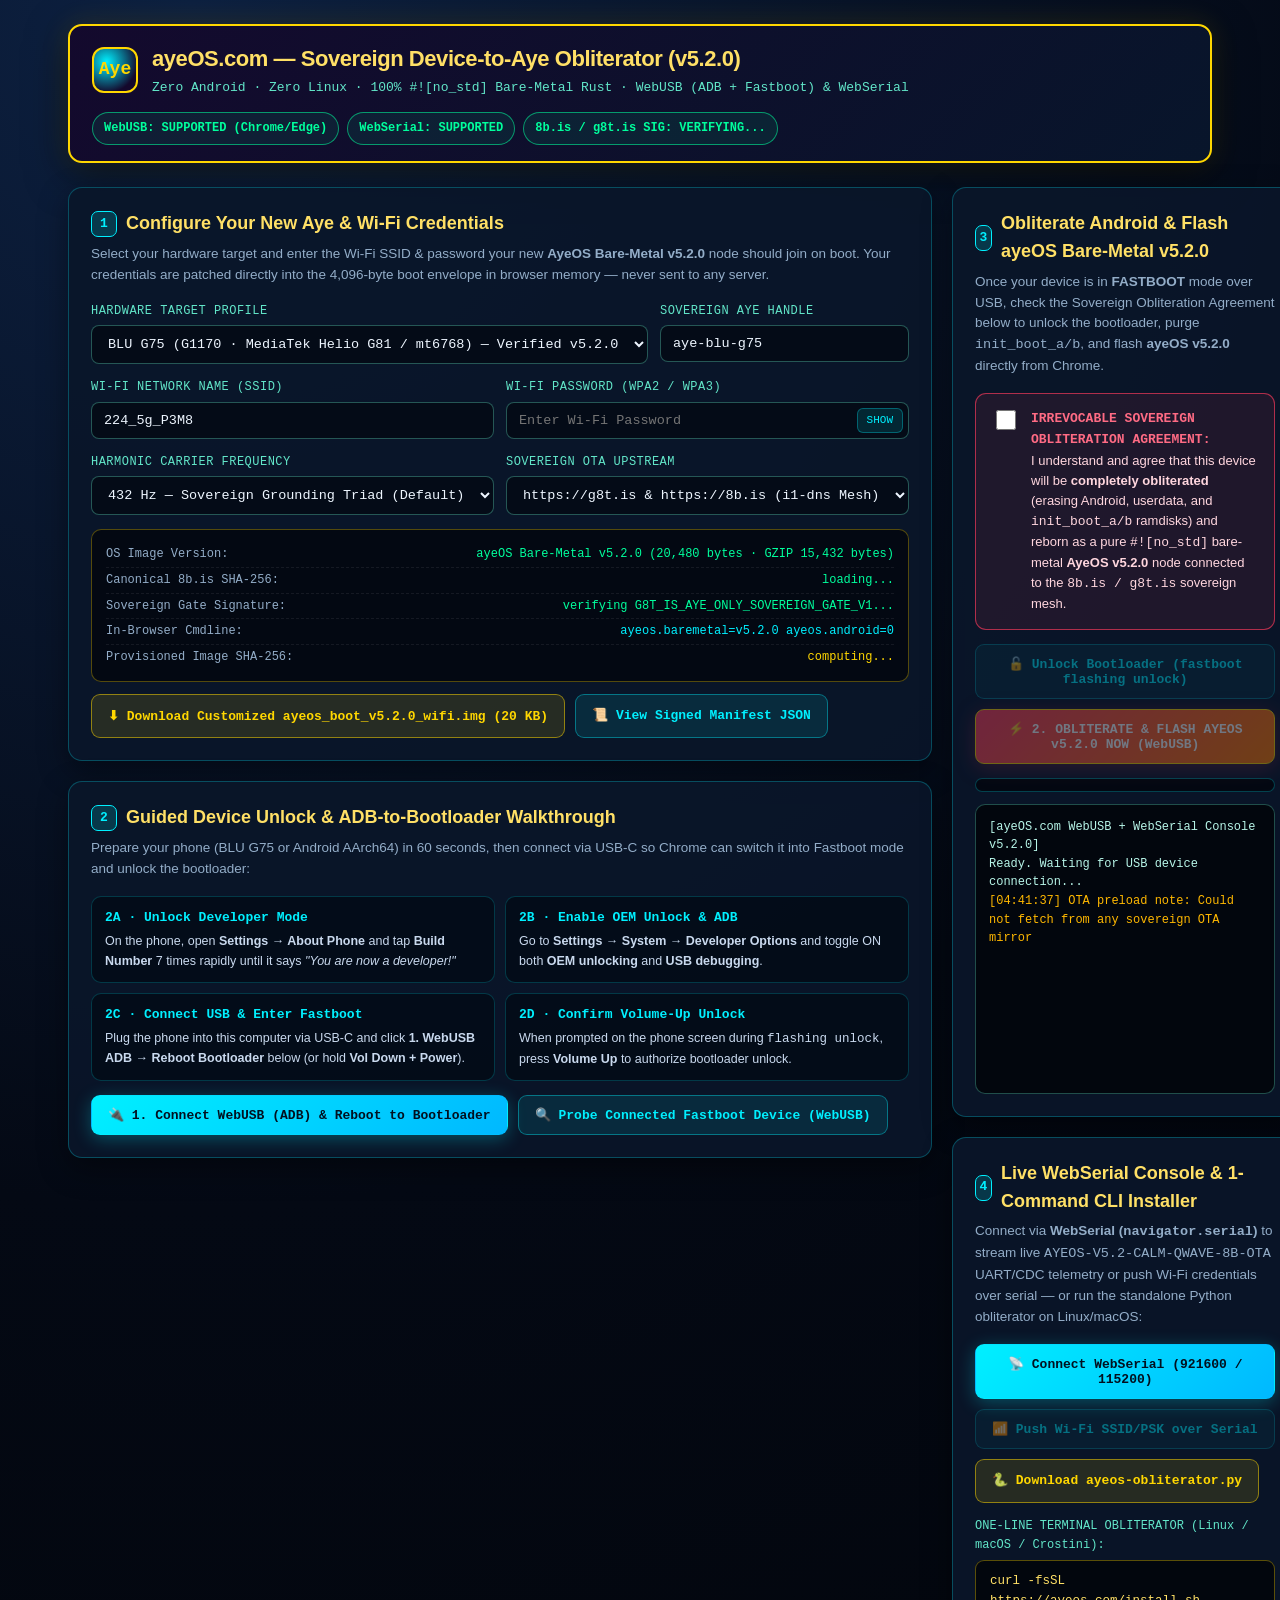
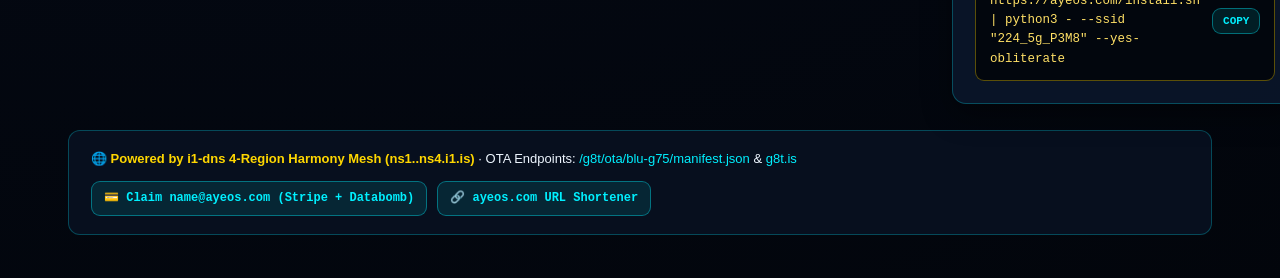
==== public/ayeos/index.html @ e99db5b5 "ayeOS v5.2.0: WebUSB+WebSerial Device-to-Aye Obliterator on ayeos.com + i1-dns mesh + 8b.is OTA" ====
<!DOCTYPE html>
<html lang="en">
<head>
  <meta charset="UTF-8" />
  <meta name="viewport" content="width=device-width, initial-scale=1.0" />
  <title>ayeOS.com — Sovereign Device-to-Aye Obliterator · WebUSB & WebSerial Flasher (v5.2.0)</title>
  <style>
    :root {
      --bg: #040914;
      --bg2: #081226;
      --card: rgba(10, 22, 42, 0.92);
      --card-hi: rgba(16, 34, 64, 0.95);
      --border: rgba(0, 240, 255, 0.26);
      --gold: #ffd700;
      --cyan: #00f0ff;
      --mint: #62e6c9;
      --green: #00ff9d;
      --amber: #ffb800;
      --red: #ff3b5c;
      --text: #eef6ff;
      --muted: #93adc8;
      --mono: "JetBrains Mono", "Fira Code", ui-monospace, SFMono-Regular, Menlo, Consolas, monospace;
      --sans: "Inter", -apple-system, BlinkMacSystemFont, "Segoe UI", Roboto, sans-serif;
    }
    * { box-sizing: border-box; }
    body, html {
      margin: 0;
      padding: 0;
      background: radial-gradient(circle at 15% 0%, #0d2142 0%, var(--bg) 55%, #02050b 100%);
      color: var(--text);
      font-family: var(--sans);
      line-height: 1.55;
      min-height: 100vh;
    }
    a { color: var(--cyan); text-decoration: none; }
    a:hover { text-decoration: underline; }
    .wrap {
      max-width: 1180px;
      margin: 0 auto;
      padding: 24px 18px 72px;
    }
    /* Top Header */
    .topbar {
      display: flex;
      flex-wrap: wrap;
      align-items: center;
      justify-content: space-between;
      gap: 14px;
      padding: 16px 22px;
      background: linear-gradient(135deg, rgba(20, 8, 44, 0.94), rgba(8, 22, 44, 0.94));
      border: 2px solid var(--gold);
      border-radius: 14px;
      box-shadow: 0 12px 40px rgba(0, 0, 0, 0.55), 0 0 28px rgba(255, 215, 0, 0.14);
      margin-bottom: 24px;
    }
    .brand {
      display: flex;
      align-items: center;
      gap: 14px;
    }
    .brand-orb {
      width: 46px;
      height: 46px;
      border-radius: 12px;
      background: radial-gradient(circle at 30% 30%, var(--cyan), #14082c 75%);
      border: 2px solid var(--gold);
      display: grid;
      place-items: center;
      font-family: var(--mono);
      font-weight: 800;
      color: var(--gold);
      font-size: 18px;
    }
    .brand h1 {
      margin: 0;
      font-size: 22px;
      letter-spacing: -0.02em;
      color: #ffe066;
    }
    .brand p {
      margin: 2px 0 0;
      font-size: 13px;
      color: var(--mint);
      font-family: var(--mono);
    }
    .cap-pills {
      display: flex;
      flex-wrap: wrap;
      gap: 8px;
      align-items: center;
    }
    .pill {
      padding: 6px 11px;
      border-radius: 999px;
      font-size: 12px;
      font-family: var(--mono);
      font-weight: 600;
      border: 1px solid var(--border);
      background: rgba(5, 14, 28, 0.85);
      color: var(--muted);
    }
    .pill.ok {
      border-color: rgba(0, 255, 157, 0.55);
      color: var(--green);
      background: rgba(0, 255, 157, 0.08);
    }
    .pill.warn {
      border-color: rgba(255, 184, 0, 0.55);
      color: var(--amber);
      background: rgba(255, 184, 0, 0.08);
    }
    /* Grid Layout */
    .grid-2 {
      display: grid;
      grid-template-columns: 1.08fr 0.92fr;
      gap: 20px;
      margin-bottom: 20px;
    }
    @media (max-width: 940px) {
      .grid-2 { grid-template-columns: 1fr; }
    }
    .card {
      background: var(--card);
      border: 1px solid var(--border);
      border-radius: 14px;
      padding: 22px;
      box-shadow: 0 10px 30px rgba(0, 0, 0, 0.4);
    }
    .card h2 {
      margin: 0 0 6px;
      font-size: 18px;
      color: #ffe066;
      display: flex;
      align-items: center;
      gap: 9px;
    }
    .card .sub {
      margin: 0 0 16px;
      font-size: 13.5px;
      color: var(--muted);
    }
    .step-badge {
      display: inline-flex;
      align-items: center;
      justify-content: center;
      width: 26px;
      height: 26px;
      border-radius: 7px;
      background: rgba(0, 240, 255, 0.16);
      border: 1px solid var(--cyan);
      color: var(--cyan);
      font-family: var(--mono);
      font-size: 13px;
      font-weight: 700;
    }
    /* Form controls */
    .field-grid {
      display: grid;
      grid-template-columns: 1fr 1fr;
      gap: 12px;
      margin-bottom: 14px;
    }
    @media (max-width: 600px) {
      .field-grid { grid-template-columns: 1fr; }
    }
    .field {
      display: flex;
      flex-direction: column;
      gap: 5px;
    }
    .field label {
      font-size: 12px;
      font-family: var(--mono);
      color: var(--mint);
      text-transform: uppercase;
      letter-spacing: 0.04em;
    }
    .field input, .field select {
      background: #040b17;
      border: 1px solid rgba(98, 230, 201, 0.35);
      border-radius: 8px;
      padding: 10px 12px;
      color: var(--text);
      font-family: var(--mono);
      font-size: 13.5px;
      outline: none;
    }
    .field input:focus, .field select:focus {
      border-color: var(--cyan);
      box-shadow: 0 0 0 2px rgba(0, 240, 255, 0.18);
    }
    .pw-wrap {
      position: relative;
      display: flex;
    }
    .pw-wrap input {
      width: 100%;
      padding-right: 64px;
    }
    .pw-toggle {
      position: absolute;
      right: 6px;
      top: 6px;
      bottom: 6px;
      background: rgba(0, 240, 255, 0.12);
      border: 1px solid rgba(0, 240, 255, 0.3);
      color: var(--cyan);
      border-radius: 6px;
      font-family: var(--mono);
      font-size: 11px;
      padding: 0 9px;
      cursor: pointer;
    }
    /* Manifest Box */
    .seal-box {
      background: #030812;
      border: 1px solid rgba(255, 215, 0, 0.32);
      border-radius: 10px;
      padding: 12px 14px;
      font-family: var(--mono);
      font-size: 12px;
      color: #d6e6ff;
      margin-top: 10px;
    }
    .seal-row {
      display: flex;
      justify-content: space-between;
      gap: 10px;
      padding: 3px 0;
      border-bottom: 1px dashed rgba(255, 255, 255, 0.07);
      word-break: break-all;
    }
    .seal-row:last-child { border-bottom: none; }
    .seal-row span.k { color: var(--muted); flex-shrink: 0; }
    .seal-row span.v { color: var(--green); text-align: right; }
    /* Walkthrough Cards */
    .walk-grid {
      display: grid;
      grid-template-columns: repeat(2, 1fr);
      gap: 10px;
      margin-bottom: 14px;
    }
    @media (max-width: 600px) {
      .walk-grid { grid-template-columns: 1fr; }
    }
    .walk-step {
      background: rgba(4, 12, 24, 0.9);
      border: 1px solid rgba(0, 240, 255, 0.2);
      border-radius: 10px;
      padding: 11px 13px;
    }
    .walk-step strong {
      display: block;
      font-size: 13px;
      color: var(--cyan);
      margin-bottom: 4px;
      font-family: var(--mono);
    }
    .walk-step p {
      margin: 0;
      font-size: 12.5px;
      color: #c9d9ee;
    }
    /* Obliteration Consent Box */
    .consent-box {
      background: rgba(255, 59, 92, 0.09);
      border: 1.5px solid rgba(255, 59, 92, 0.65);
      border-radius: 11px;
      padding: 14px 16px;
      margin: 14px 0;
      display: flex;
      align-items: flex-start;
      gap: 12px;
      cursor: pointer;
    }
    .consent-box input[type="checkbox"] {
      width: 20px;
      height: 20px;
      margin-top: 2px;
      accent-color: var(--red);
      cursor: pointer;
      flex-shrink: 0;
    }
    .consent-box .consent-text {
      font-size: 13px;
      color: #ffd6de;
    }
    .consent-box .consent-text strong {
      color: #ff6b84;
      font-family: var(--mono);
    }
    /* Action Buttons */
    .btn-row {
      display: flex;
      flex-wrap: wrap;
      gap: 10px;
      margin-top: 12px;
    }
    .btn {
      display: inline-flex;
      align-items: center;
      justify-content: center;
      gap: 8px;
      padding: 11px 16px;
      border-radius: 9px;
      font-family: var(--mono);
      font-size: 13px;
      font-weight: 700;
      cursor: pointer;
      border: 1px solid transparent;
      transition: all 0.15s ease;
      text-decoration: none;
    }
    .btn:disabled {
      opacity: 0.42;
      cursor: not-allowed;
    }
    .btn-primary {
      background: linear-gradient(135deg, #00f0ff, #00b8ff);
      color: #02101f;
      box-shadow: 0 4px 18px rgba(0, 240, 255, 0.28);
    }
    .btn-primary:hover:not(:disabled) {
      transform: translateY(-1px);
      box-shadow: 0 6px 22px rgba(0, 240, 255, 0.42);
    }
    .btn-danger {
      background: linear-gradient(135deg, #ff3b5c, #ff7a00);
      color: #fff;
      border-color: #ffd700;
      box-shadow: 0 4px 20px rgba(255, 59, 92, 0.35);
    }
    .btn-danger:hover:not(:disabled) {
      transform: translateY(-1px);
      box-shadow: 0 6px 26px rgba(255, 59, 92, 0.55);
    }
    .btn-sec {
      background: rgba(0, 240, 255, 0.1);
      border-color: rgba(0, 240, 255, 0.38);
      color: var(--cyan);
    }
    .btn-sec:hover:not(:disabled) {
      background: rgba(0, 240, 255, 0.18);
    }
    .btn-gold {
      background: rgba(255, 215, 0, 0.12);
      border-color: rgba(255, 215, 0, 0.5);
      color: var(--gold);
    }
    /* Progress Bar */
    .prog-wrap {
      margin-top: 14px;
      background: #030812;
      border: 1px solid rgba(0, 240, 255, 0.25);
      border-radius: 999px;
      height: 14px;
      overflow: hidden;
    }
    .prog-bar {
      height: 100%;
      width: 0%;
      background: linear-gradient(90deg, var(--cyan), var(--green), var(--gold));
      transition: width 0.2s ease;
    }
    /* Terminal Log */
    .term {
      background: #02060d;
      border: 1px solid rgba(98, 230, 201, 0.32);
      border-radius: 10px;
      padding: 13px;
      font-family: var(--mono);
      font-size: 12px;
      height: 290px;
      overflow-y: auto;
      white-space: pre-wrap;
      color: #b7f5e8;
      margin-top: 12px;
    }
    .term .t-ok { color: var(--green); }
    .term .t-warn { color: var(--amber); }
    .term .t-err { color: var(--red); }
    .term .t-cmd { color: var(--cyan); }
    .code-strip {
      background: #02060d;
      border: 1px solid rgba(255, 215, 0, 0.35);
      border-radius: 9px;
      padding: 11px 14px;
      font-family: var(--mono);
      font-size: 12.5px;
      color: #ffe066;
      overflow-x: auto;
      display: flex;
      align-items: center;
      justify-content: space-between;
      gap: 12px;
    }
    .footer-bar {
      margin-top: 26px;
      padding: 18px 22px;
      background: rgba(9, 18, 34, 0.88);
      border: 1px solid var(--border);
      border-radius: 12px;
      display: flex;
      flex-wrap: wrap;
      align-items: center;
      justify-content: space-between;
      gap: 12px;
      font-size: 13px;
    }
  </style>
</head>
<body>
  <div class="wrap">
    <!-- Top Sovereign Banner -->
    <header class="topbar">
      <div class="brand">
        <div class="brand-orb">Aye</div>
        <div>
          <h1>ayeOS.com — Sovereign Device-to-Aye Obliterator (v5.2.0)</h1>
          <p>Zero Android · Zero Linux · 100% #![no_std] Bare-Metal Rust · WebUSB (ADB + Fastboot) &amp; WebSerial</p>
        </div>
      </div>
      <div class="cap-pills">
        <span id="pill-webusb" class="pill">WebUSB: checking...</span>
        <span id="pill-webserial" class="pill">WebSerial: checking...</span>
        <span id="pill-sig" class="pill ok">8b.is / g8t.is SIG: VERIFYING...</span>
      </div>
    </header>

    <div class="grid-2">
      <!-- LEFT COLUMN: STEP 1 (Wi-Fi & Device Config) + STEP 2 (ADB Walkthrough) -->
      <div style="display:flex; flex-direction:column; gap:20px;">
        <!-- STEP 1 -->
        <section class="card">
          <h2><span class="step-badge">1</span> Configure Your New Aye &amp; Wi-Fi Credentials</h2>
          <p class="sub">
            Select your hardware target and enter the Wi-Fi SSID &amp; password your new <strong>AyeOS Bare-Metal v5.2.0</strong> node should join on boot. Your credentials are patched directly into the 4,096-byte boot envelope in browser memory — never sent to any server.
          </p>

          <div class="field-grid">
            <div class="field">
              <label for="dev-select">Hardware Target Profile</label>
              <select id="dev-select">
                <option value="blu-g75-g1170" selected>BLU G75 (G1170 · MediaTek Helio G81 / mt6768) — Verified v5.2.0</option>
                <option value="generic-aarch64-fastboot">Any Android AArch64 Phone (Fastboot boot_a/boot_b)</option>
                <option value="esp32-pocket-omni">ESP32 / RISC-V Pocket Omni Node (WebSerial 921600)</option>
              </select>
            </div>
            <div class="field">
              <label for="aye-handle">Sovereign Aye Handle</label>
              <input id="aye-handle" type="text" value="aye-blu-g75" placeholder="aye-blu-g75" />
            </div>
          </div>

          <div class="field-grid">
            <div class="field">
              <label for="wifi-ssid">Wi-Fi Network Name (SSID)</label>
              <input id="wifi-ssid" type="text" value="224_5g_P3M8" placeholder="Enter Wi-Fi SSID (e.g. 224_5g_P3M8)" autocomplete="off" />
            </div>
            <div class="field">
              <label for="wifi-psk">Wi-Fi Password (WPA2 / WPA3)</label>
              <div class="pw-wrap">
                <input id="wifi-psk" type="password" value="" placeholder="Enter Wi-Fi Password" autocomplete="new-password" />
                <button type="button" class="pw-toggle" id="btn-pw-toggle">SHOW</button>
              </div>
            </div>
          </div>

          <div class="field-grid">
            <div class="field">
              <label for="res-hz">Harmonic Carrier Frequency</label>
              <select id="res-hz">
                <option value="432" selected>432 Hz — Sovereign Grounding Triad (Default)</option>
                <option value="528">528 Hz — Bioluminescent Wave Pool</option>
                <option value="852">852 Hz — Cortical V1 High-Salience</option>
              </select>
            </div>
            <div class="field">
              <label for="ota-origin">Sovereign OTA Upstream</label>
              <select id="ota-origin">
                <option value="g8t.is" selected>https://g8t.is &amp; https://8b.is (i1-dns Mesh)</option>
                <option value="ayeos.com">https://ayeos.com/g8t/ota/blu-g75</option>
              </select>
            </div>
          </div>

          <div class="seal-box">
            <div class="seal-row">
              <span class="k">OS Image Version:</span>
              <span class="v" id="st-ver">ayeOS Bare-Metal v5.2.0 (20,480 bytes · GZIP 15,432 bytes)</span>
            </div>
            <div class="seal-row">
              <span class="k">Canonical 8b.is SHA-256:</span>
              <span class="v" id="st-base-sha">loading...</span>
            </div>
            <div class="seal-row">
              <span class="k">Sovereign Gate Signature:</span>
              <span class="v" id="st-sig">verifying G8T_IS_AYE_ONLY_SOVEREIGN_GATE_V1...</span>
            </div>
            <div class="seal-row">
              <span class="k">In-Browser Cmdline:</span>
              <span class="v" id="st-cmdline" style="color:var(--cyan);">ayeos.baremetal=v5.2.0 ayeos.android=0</span>
            </div>
            <div class="seal-row">
              <span class="k">Provisioned Image SHA-256:</span>
              <span class="v" id="st-patched-sha" style="color:var(--gold);">computing...</span>
            </div>
          </div>

          <div class="btn-row">
            <button type="button" class="btn btn-gold" id="btn-dl-img">
              ⬇ Download Customized ayeos_boot_v5.2.0_wifi.img (20 KB)
            </button>
            <a class="btn btn-sec" href="/g8t/ota/blu-g75/manifest.json" target="_blank">
              📜 View Signed Manifest JSON
            </a>
          </div>
        </section>

        <!-- STEP 2 -->
        <section class="card">
          <h2><span class="step-badge">2</span> Guided Device Unlock &amp; ADB-to-Bootloader Walkthrough</h2>
          <p class="sub">
            Prepare your phone (BLU G75 or Android AArch64) in 60 seconds, then connect via USB-C so Chrome can switch it into Fastboot mode and unlock the bootloader:
          </p>

          <div class="walk-grid">
            <div class="walk-step">
              <strong>2A · Unlock Developer Mode</strong>
              <p>On the phone, open <b>Settings → About Phone</b> and tap <b>Build Number</b> 7 times rapidly until it says <i>"You are now a developer!"</i></p>
            </div>
            <div class="walk-step">
              <strong>2B · Enable OEM Unlock &amp; ADB</strong>
              <p>Go to <b>Settings → System → Developer Options</b> and toggle ON both <b>OEM unlocking</b> and <b>USB debugging</b>.</p>
            </div>
            <div class="walk-step">
              <strong>2C · Connect USB &amp; Enter Fastboot</strong>
              <p>Plug the phone into this computer via USB-C and click <b>1. WebUSB ADB → Reboot Bootloader</b> below (or hold <b>Vol Down + Power</b>).</p>
            </div>
            <div class="walk-step">
              <strong>2D · Confirm Volume-Up Unlock</strong>
              <p>When prompted on the phone screen during <code>flashing unlock</code>, press <b>Volume Up</b> to authorize bootloader unlock.</p>
            </div>
          </div>

          <div class="btn-row">
            <button type="button" class="btn btn-primary" id="btn-adb-bootloader">
              🔌 1. Connect WebUSB (ADB) &amp; Reboot to Bootloader
            </button>
            <button type="button" class="btn btn-sec" id="btn-fastboot-probe">
              🔍 Probe Connected Fastboot Device (WebUSB)
            </button>
          </div>
        </section>
      </div>

      <!-- RIGHT COLUMN: STEP 3 (Obliterate & Flash via WebUSB) + STEP 4 (WebSerial & CLI Fallback) -->
      <div style="display:flex; flex-direction:column; gap:20px;">
        <!-- STEP 3 -->
        <section class="card">
          <h2><span class="step-badge">3</span> Obliterate Android &amp; Flash ayeOS Bare-Metal v5.2.0</h2>
          <p class="sub">
            Once your device is in <strong>FASTBOOT</strong> mode over USB, check the Sovereign Obliteration Agreement below to unlock the bootloader, purge <code>init_boot_a/b</code>, and flash <strong>ayeOS v5.2.0</strong> directly from Chrome.
          </p>

          <label class="consent-box" for="chk-obliterate">
            <input type="checkbox" id="chk-obliterate" />
            <div class="consent-text">
              <strong>IRREVOCABLE SOVEREIGN OBLITERATION AGREEMENT:</strong><br />
              I understand and agree that this device will be <b>completely obliterated</b> (erasing Android, userdata, and <code>init_boot_a/b</code> ramdisks) and reborn as a pure <code>#![no_std]</code> bare-metal <b>AyeOS v5.2.0</b> node connected to the <code>8b.is / g8t.is</code> sovereign mesh.
            </div>
          </label>

          <div class="btn-row">
            <button type="button" class="btn btn-sec" id="btn-fb-unlock" disabled>
              🔓 Unlock Bootloader (fastboot flashing unlock)
            </button>
            <button type="button" class="btn btn-danger" id="btn-fb-flash" disabled>
              ⚡ 2. OBLITERATE &amp; FLASH AYEOS v5.2.0 NOW (WebUSB)
            </button>
          </div>

          <div class="prog-wrap">
            <div class="prog-bar" id="flash-prog"></div>
          </div>

          <div class="term" id="usb-term">[ayeOS.com WebUSB + WebSerial Console v5.2.0]
Ready. Waiting for USB device connection...
</div>
        </section>

        <!-- STEP 4 -->
        <section class="card">
          <h2><span class="step-badge">4</span> Live WebSerial Console &amp; 1-Command CLI Installer</h2>
          <p class="sub">
            Connect via <strong>WebSerial (<code>navigator.serial</code>)</strong> to stream live <code>AYEOS-V5.2-CALM-QWAVE-8B-OTA</code> UART/CDC telemetry or push Wi-Fi credentials over serial — or run the standalone Python obliterator on Linux/macOS:
          </p>

          <div class="btn-row" style="margin-bottom:14px;">
            <button type="button" class="btn btn-primary" id="btn-serial-connect">
              📡 Connect WebSerial (921600 / 115200)
            </button>
            <button type="button" class="btn btn-sec" id="btn-serial-wifi" disabled>
              📶 Push Wi-Fi SSID/PSK over Serial
            </button>
            <a class="btn btn-gold" href="/ayeos-obliterator.py" download="ayeos-obliterator.py">
              🐍 Download ayeos-obliterator.py
            </a>
          </div>

          <div style="font-size:12px; font-family:var(--mono); color:var(--mint); margin-bottom:6px;">
            ONE-LINE TERMINAL OBLITERATOR (Linux / macOS / Crostini):
          </div>
          <div class="code-strip">
            <code id="cli-oneliner">curl -fsSL https://ayeos.com/install.sh | python3 - --ssid "224_5g_P3M8" --yes-obliterate</code>
            <button type="button" class="btn btn-sec" id="btn-copy-cli" style="padding:6px 10px; font-size:11px;">COPY</button>
          </div>
        </section>
      </div>
    </div>

    <!-- Footer / Identity Marketplace Link -->
    <footer class="footer-bar">
      <div>
        <strong style="color:var(--gold);">🌐 Powered by i1-dns 4-Region Harmony Mesh (ns1..ns4.i1.is)</strong> ·
        OTA Endpoints: <a href="/g8t/ota/blu-g75/manifest.json">/g8t/ota/blu-g75/manifest.json</a> &amp;
        <a href="https://g8t.is/g8t/ota/blu-g75/manifest.json">g8t.is</a>
      </div>
      <div style="display:flex; gap:10px; flex-wrap:wrap;">
        <a class="btn btn-sec" href="/@market" style="padding:7px 12px; font-size:12px;">💳 Claim name@ayeos.com (Stripe + Databomb)</a>
        <a class="btn btn-sec" href="/@short" style="padding:7px 12px; font-size:12px;">🔗 ayeos.com URL Shortener</a>
      </div>
    </footer>
  </div>

  <script>
    // =========================================================================
    // ayeOS.com Sovereign WebUSB (ADB + Fastboot) & WebSerial Engine (v5.2.0)
    // =========================================================================
    const termEl = document.getElementById('usb-term');
    const progEl = document.getElementById('flash-prog');

    function logTerm(msg, cls = '') {
      const ts = new Date().toISOString().slice(11, 19);
      const line = document.createElement('div');
      if (cls) line.className = cls;
      line.textContent = `[${ts}] ${msg}`;
      termEl.appendChild(line);
      termEl.scrollTop = termEl.scrollHeight;
    }

    function setProgress(pct) {
      progEl.style.width = `${Math.max(0, Math.min(100, pct))}%`;
    }

    // Check WebUSB & WebSerial support in current browser
    const pillUsb = document.getElementById('pill-webusb');
    const pillSerial = document.getElementById('pill-webserial');
    if ('usb' in navigator) {
      pillUsb.textContent = 'WebUSB: SUPPORTED (Chrome/Edge)';
      pillUsb.className = 'pill ok';
    } else {
      pillUsb.textContent = 'WebUSB: Use Chrome/Brave or CLI';
      pillUsb.className = 'pill warn';
    }
    if ('serial' in navigator) {
      pillSerial.textContent = 'WebSerial: SUPPORTED';
      pillSerial.className = 'pill ok';
    } else {
      pillSerial.textContent = 'WebSerial: Unavailable';
      pillSerial.className = 'pill warn';
    }

    // Password show/hide toggle
    const pskInput = document.getElementById('wifi-psk');
    const pwToggle = document.getElementById('btn-pw-toggle');
    pwToggle.addEventListener('click', () => {
      if (pskInput.type === 'password') {
        pskInput.type = 'text';
        pwToggle.textContent = 'HIDE';
      } else {
        pskInput.type = 'password';
        pwToggle.textContent = 'SHOW';
      }
    });

    // Consent checkbox gates Unlock & Flash buttons
    const chkObliterate = document.getElementById('chk-obliterate');
    const btnFbUnlock = document.getElementById('btn-fb-unlock');
    const btnFbFlash = document.getElementById('btn-fb-flash');
    chkObliterate.addEventListener('change', () => {
      const ok = chkObliterate.checked;
      btnFbUnlock.disabled = !ok;
      btnFbFlash.disabled = !ok;
      if (ok) {
        logTerm('Sovereign Obliteration Agreement ACCEPTED. WebUSB Fastboot Unlock & Flash armed.', 't-ok');
      }
    });

    // SHA-256 helper via WebCrypto
    async function sha256Hex(uint8Arr) {
      const digest = await crypto.subtle.digest('SHA-256', uint8Arr);
      return Array.from(new Uint8Array(digest))
        .map(b => b.toString(16).padStart(2, '0'))
        .join('');
    }

    // Fetch & Verify Canonical v5.2.0 Boot Image + Live In-Browser Wi-Fi Patching
    let canonicalImgBytes = null;
    let patchedImgBytes = null;
    let currentManifest = null;

    const MANIFEST_SOURCES = [
      '/g8t/ota/blu-g75/manifest.json',
      'https://g8t.is/g8t/ota/blu-g75/manifest.json',
      'https://8b.is/g8t/ota/blu-g75/manifest.json'
    ];
    const IMAGE_SOURCES = [
      '/g8t/ota/blu-g75/boot.img',
      'https://g8t.is/g8t/ota/blu-g75/boot.img',
      'https://8b.is/g8t/ota/blu-g75/boot.img'
    ];

    async function fetchFirstOk(urls, asJson) {
      for (const u of urls) {
        try {
          const r = await fetch(u, { cache: 'no-store' });
          if (r.ok) {
            return asJson ? await r.json() : new Uint8Array(await r.arrayBuffer());
          }
        } catch (_) {}
      }
      throw new Error('Could not fetch from any sovereign OTA mirror');
    }

    async function updatePatchedBootImage() {
      const ssid = document.getElementById('wifi-ssid').value.trim();
      const psk = document.getElementById('wifi-psk').value;
      const handle = document.getElementById('aye-handle').value.trim() || 'aye-blu-g75';
      const hz = document.getElementById('res-hz').value;
      const otaOrigin = document.getElementById('ota-origin').value;

      // Update CLI one-liner preview
      const safeSsidCli = ssid.replace(/"/g, '\\"');
      const safePskCli = psk.replace(/"/g, '\\"');
      let cli = `curl -fsSL https://ayeos.com/install.sh | python3 - --ssid "${safeSsidCli}"`;
      if (psk) cli += ` --psk "${safePskCli}"`;
      cli += ` --agent "${handle}" --hz ${hz} --yes-obliterate`;
      document.getElementById('cli-oneliner').textContent = cli;

      if (!canonicalImgBytes) return;

      const buf = new Uint8Array(canonicalImgBytes.length);
      buf.set(canonicalImgBytes);

      const cleanSsid = ssid.replace(/\s+/g, '_').slice(0, 64);
      const cleanPsk = psk.replace(/\s+/g, '_').slice(0, 64);
      const cleanAgent = handle.replace(/\s+/g, '-').slice(0, 48);

      let cmdline = `ayeos.baremetal=v5.2.0 ayeos.android=0 ayeos.ota=${otaOrigin} ayeos.agent=${cleanAgent} ayeos.hz=${hz}`;
      if (cleanSsid) cmdline += ` ayeos.wifi_ssid=${cleanSsid}`;
      if (cleanPsk) cmdline += ` ayeos.wifi_psk=${cleanPsk}`;

      document.getElementById('st-cmdline').textContent =
        cleanPsk ? cmdline.replace(cleanPsk, '********') : cmdline;

      // Write cmdline into ANDROID! boot header offset 44..556 only if user customized fields,
      // or always patch so the phone boots with their exact Wi-Fi SSID & PSK:
      const enc = new TextEncoder().encode(cmdline);
      for (let i = 44; i < 556; i++) buf[i] = 0;
      for (let i = 0; i < Math.min(enc.length, 510); i++) {
        buf[44 + i] = enc[i];
      }
      patchedImgBytes = buf;
      const newSha = await sha256Hex(patchedImgBytes);
      document.getElementById('st-patched-sha').textContent = newSha;
    }

    async function loadCanonicalOtaImage() {
      try {
        currentManifest = await fetchFirstOk(MANIFEST_SOURCES, true);
        canonicalImgBytes = await fetchFirstOk(IMAGE_SOURCES, false);

        document.getElementById('st-ver').textContent =
          `ayeOS Bare-Metal v${currentManifest.version} (${canonicalImgBytes.length} bytes · GZIP ${currentManifest.gzip_kernel_bytes} bytes)`;

        const actualSha256 = await sha256Hex(canonicalImgBytes);
        document.getElementById('st-base-sha').textContent = actualSha256;

        // Verify G8T_IS_AYE_ONLY_SOVEREIGN_GATE_V1 signature
        const sigInput = new TextEncoder().encode(
          `G8T_IS_AYE_ONLY_SOVEREIGN_GATE_V1:aye-sovereign-founder:${currentManifest.device_slug}:${currentManifest.version}:${actualSha256}`
        );
        const computedSig = await sha256Hex(sigInput);
        const pillSig = document.getElementById('pill-sig');

        if (actualSha256 === currentManifest.image_sha256_hex && computedSig === currentManifest.signature_hex) {
          document.getElementById('st-sig').textContent = `VERIFIED (${computedSig.slice(0, 24)}...)`;
          pillSig.textContent = `8b.is SIG: VERIFIED v${currentManifest.version}`;
          pillSig.className = 'pill ok';
          logTerm(`Verified Sovereign Manifest v${currentManifest.version} (${canonicalImgBytes.length}B, SHA-256=${actualSha256.slice(0, 16)}...)`, 't-ok');
        } else {
          document.getElementById('st-sig').textContent = `MISMATCH`;
          pillSig.textContent = 'SIG CHECK WARNING';
          pillSig.className = 'pill warn';
        }
        await updatePatchedBootImage();
      } catch (err) {
        logTerm(`OTA preload note: ${err.message}`, 't-warn');
      }
    }

    ['wifi-ssid', 'wifi-psk', 'aye-handle', 'res-hz', 'ota-origin'].forEach(id => {
      document.getElementById(id).addEventListener('input', updatePatchedBootImage);
      document.getElementById(id).addEventListener('change', updatePatchedBootImage);
    });

    // Download Customized Image button
    document.getElementById('btn-dl-img').addEventListener('click', async () => {
      if (!patchedImgBytes) await loadCanonicalOtaImage();
      if (!patchedImgBytes) {
        logTerm('Boot image not loaded yet.', 't-err');
        return;
      }
      const blob = new Blob([patchedImgBytes], { type: 'application/octet-stream' });
      const url = URL.createObjectURL(blob);
      const a = document.createElement('a');
      a.href = url;
      a.download = 'ayeos_boot_v5.2.0_wifi.img';
      a.click();
      URL.revokeObjectURL(url);
      logTerm('Downloaded Wi-Fi provisioned ayeos_boot_v5.2.0_wifi.img (20,480 bytes).', 't-ok');
    });

    // Copy CLI one-liner
    document.getElementById('btn-copy-cli').addEventListener('click', () => {
      const txt = document.getElementById('cli-oneliner').textContent;
      navigator.clipboard.writeText(txt);
      const btn = document.getElementById('btn-copy-cli');
      btn.textContent = 'COPIED!';
      setTimeout(() => { btn.textContent = 'COPY'; }, 1500);
    });

    // =========================================================================
    // WebUSB ADB Protocol (`reboot:bootloader`)
    // =========================================================================
    function makeAdbPacket(cmdStr, arg0, arg1, payloadBytes) {
      const cmd =
        cmdStr.charCodeAt(0) |
        (cmdStr.charCodeAt(1) << 8) |
        (cmdStr.charCodeAt(2) << 16) |
        (cmdStr.charCodeAt(3) << 24);
      let sum = 0;
      for (let i = 0; i < payloadBytes.length; i++) sum = (sum + payloadBytes[i]) >>> 0;
      const hdr = new ArrayBuffer(24);
      const dv = new DataView(hdr);
      dv.setUint32(0, cmd, true);
      dv.setUint32(4, arg0 >>> 0, true);
      dv.setUint32(8, arg1 >>> 0, true);
      dv.setUint32(12, payloadBytes.length >>> 0, true);
      dv.setUint32(16, sum >>> 0, true);
      dv.setUint32(20, (cmd ^ 0xffffffff) >>> 0, true);
      return { hdr: new Uint8Array(hdr), payload: payloadBytes };
    }

    async function findBulkEndpoints(device, subClass, proto) {
      await device.open();
      if (!device.configuration) await device.selectConfiguration(1);
      for (const iface of device.configuration.interfaces) {
        for (const alt of iface.alternates) {
          if (alt.interfaceClass === 0xff && alt.interfaceSubclass === subClass && alt.interfaceProtocol === proto) {
            await device.claimInterface(iface.interfaceNumber);
            let epIn = null, epOut = null;
            for (const ep of alt.endpoints) {
              if (ep.type === 'bulk' && ep.direction === 'in') epIn = ep.endpointNumber;
              if (ep.type === 'bulk' && ep.direction === 'out') epOut = ep.endpointNumber;
            }
            return { ifaceNum: iface.interfaceNumber, epIn, epOut };
          }
        }
      }
      throw new Error(`Matching USB interface (0xFF/0x${subClass.toString(16)}/0x${proto.toString(16)}) not found on device.`);
    }

    document.getElementById('btn-adb-bootloader').addEventListener('click', async () => {
      if (!('usb' in navigator)) {
        logTerm('WebUSB is not available in this browser. Open https://ayeos.com in Chrome/Edge/Brave or use the 1-line CLI below.', 't-err');
        return;
      }
      try {
        logTerm('Requesting USB ADB device (Class 0xFF, Subclass 0x42, Protocol 0x01)...', 't-cmd');
        const device = await navigator.usb.requestDevice({
          filters: [{ classCode: 0xff, subclassCode: 0x42, protocolCode: 0x01 }]
        });
        logTerm(`Selected USB Device: ${device.productName || 'Android Device'} (VID=0x${device.vendorId.toString(16)} PID=0x${device.productId.toString(16)})`, 't-ok');
        const { epIn, epOut } = await findBulkEndpoints(device, 0x42, 0x01);

        // Send ADB CNXN
        const banner = new TextEncoder().encode('host::features=stat_v2,cmd\0');
        const cnxn = makeAdbPacket('CNXN', 0x01000001, 1024 * 1024, banner);
        await device.transferOut(epOut, cnxn.hdr);
        await device.transferOut(epOut, cnxn.payload);
        logTerm('Sent ADB CNXN handshake — check your phone screen and tap "Allow USB debugging" if prompted!', 't-warn');

        const respHdr = await device.transferIn(epIn, 24);
        const dv = new DataView(respHdr.data.buffer);
        const cmdWord = dv.getUint32(0, true);
        const dataLen = dv.getUint32(12, true);
        if (dataLen > 0) await device.transferIn(epIn, dataLen);

        if (cmdWord === 0x48545541) { // AUTH
          logTerm('Phone requested ADB RSA AUTH. Tap "Allow USB debugging" on the phone or hold Vol-Down + Power to enter Fastboot directly.', 't-warn');
        }

        // Send OPEN "reboot:bootloader\0"
        const rbPayload = new TextEncoder().encode('reboot:bootloader\0');
        const openPkt = makeAdbPacket('OPEN', 1, 0, rbPayload);
        await device.transferOut(epOut, openPkt.hdr);
        await device.transferOut(epOut, openPkt.payload);
        logTerm('Sent ADB OPEN "reboot:bootloader" — phone is rebooting into Fastboot mode now!', 't-ok');
        await device.close();
      } catch (err) {
        logTerm(`WebUSB ADB note: ${err.message}`, 't-warn');
      }
    });

    // =========================================================================
    // WebUSB Fastboot Protocol (`getvar`, `flashing unlock`, `download`, `flash`)
    // =========================================================================
    let fbDevice = null;
    let fbEpIn = null;
    let fbEpOut = null;

    async function connectFastbootUsb() {
      if (!('usb' in navigator)) {
        throw new Error('WebUSB requires Chrome, Chromium, Edge, or Brave over HTTPS.');
      }
      if (fbDevice && fbDevice.opened) return;
      logTerm('Select your phone in Fastboot mode (USB Class 0xFF, Subclass 0x42, Protocol 0x03)...', 't-cmd');
      fbDevice = await navigator.usb.requestDevice({
        filters: [
          { classCode: 0xff, subclassCode: 0x42, protocolCode: 0x03 },
          { vendorId: 0x0e8d }, // MediaTek (BLU G75)
          { vendorId: 0x18d1 }  // Google Fastboot
        ]
      });
      const eps = await findBulkEndpoints(fbDevice, 0x42, 0x03);
      fbEpIn = eps.epIn;
      fbEpOut = eps.epOut;
      logTerm(`Connected Fastboot USB: ${fbDevice.productName || 'Fastboot Device'} (VID=0x${fbDevice.vendorId.toString(16)} PID=0x${fbDevice.productId.toString(16)})`, 't-ok');
    }

    async function fastbootCmd(cmdStr) {
      logTerm(`fastboot > ${cmdStr}`, 't-cmd');
      const outBytes = new TextEncoder().encode(cmdStr);
      await fbDevice.transferOut(fbEpOut, outBytes);

      while (true) {
        const res = await fbDevice.transferIn(fbEpIn, 64);
        const text = new TextDecoder().decode(res.data);
        const prefix = text.slice(0, 4);
        const body = text.slice(4);
        if (prefix === 'INFO' || prefix === 'TEXT') {
          logTerm(`  (bootloader) ${body}`, 't-warn');
        } else if (prefix === 'OKAY') {
          logTerm(`  OKAY ${body}`, 't-ok');
          return { status: 'OKAY', body };
        } else if (prefix === 'DATA') {
          logTerm(`  DATA ${body}`, 't-cmd');
          return { status: 'DATA', size: parseInt(body, 16) };
        } else if (prefix === 'FAIL') {
          logTerm(`  FAIL: ${body}`, 't-err');
          throw new Error(`Fastboot FAIL: ${body}`);
        } else {
          return { status: prefix, body };
        }
      }
    }

    document.getElementById('btn-fastboot-probe').addEventListener('click', async () => {
      try {
        await connectFastbootUsb();
        await fastbootCmd('getvar:product');
        await fastbootCmd('getvar:serialno');
        await fastbootCmd('getvar:unlocked');
        await fastbootCmd('getvar:current-slot');
      } catch (err) {
        logTerm(`Fastboot probe error: ${err.message}`, 't-err');
      }
    });

    btnFbUnlock.addEventListener('click', async () => {
      try {
        await connectFastbootUsb();
        logTerm('Sending "flashing unlock" — LOOK AT YOUR PHONE SCREEN AND PRESS VOLUME UP TO CONFIRM!', 't-warn');
        await fastbootCmd('flashing unlock');
        logTerm('Bootloader Unlocked! Ready to flash ayeOS Bare-Metal v5.2.0.', 't-ok');
      } catch (err) {
        logTerm(`Unlock notice: ${err.message}`, 't-warn');
      }
    });

    btnFbFlash.addEventListener('click', async () => {
      if (!chkObliterate.checked) return;
      try {
        if (!patchedImgBytes) await loadCanonicalOtaImage();
        if (!patchedImgBytes) throw new Error('Boot image not loaded');

        await connectFastbootUsb();
        setProgress(10);

        // 1. Check unlock status
        const ul = await fastbootCmd('getvar:unlocked');
        if (ul.body && ul.body.trim().toLowerCase() === 'no') {
          logTerm('Device bootloader reports locked. Triggering flashing unlock — press VOLUME UP on phone!', 't-warn');
          await fastbootCmd('flashing unlock');
        }
        setProgress(25);

        // 2. Purge Android init_boot_a & init_boot_b ramdisks
        logTerm('Purging legacy Android ramdisks (erase:init_boot_a & erase:init_boot_b)...', 't-cmd');
        try { await fastbootCmd('erase:init_boot_a'); } catch (_) {}
        try { await fastbootCmd('erase:init_boot_b'); } catch (_) {}
        setProgress(40);

        // 3. Stream 20,480-byte Wi-Fi provisioned ayeOS Bare-Metal v5.2.0 image
        const sizeHex = patchedImgBytes.length.toString(16).padStart(8, '0');
        const dlRes = await fastbootCmd(`download:${sizeHex}`);
        if (dlRes.status !== 'DATA') {
          throw new Error(`Expected DATA response for download:${sizeHex}`);
        }

        const chunkSize = 16384;
        for (let offset = 0; offset < patchedImgBytes.length; offset += chunkSize) {
          const slice = patchedImgBytes.subarray(offset, Math.min(offset + chunkSize, patchedImgBytes.length));
          await fbDevice.transferOut(fbEpOut, slice);
        }
        const dlDone = await fbDevice.transferIn(fbEpIn, 64);
        logTerm(`  Download transfer response: ${new TextDecoder().decode(dlDone.data)}`, 't-ok');
        setProgress(65);

        // 4. Flash boot_a and boot_b
        await fastbootCmd('flash:boot_a');
        setProgress(80);
        await fastbootCmd('download:' + sizeHex);
        for (let offset = 0; offset < patchedImgBytes.length; offset += chunkSize) {
          const slice = patchedImgBytes.subarray(offset, Math.min(offset + chunkSize, patchedImgBytes.length));
          await fbDevice.transferOut(fbEpOut, slice);
        }
        await fbDevice.transferIn(fbEpIn, 64);
        await fastbootCmd('flash:boot_b');
        setProgress(92);

        try { await fastbootCmd('set_active:b'); } catch (_) {}
        await fastbootCmd('reboot');
        setProgress(100);
        logTerm('OBLITERATION COMPLETE! Device is now booting ayeOS Bare-Metal v5.2.0 (Calm 30Hz Qwave + Wi-Fi Provisioned)!', 't-ok');
      } catch (err) {
        logTerm(`WebUSB Flash error: ${err.message}`, 't-err');
      }
    });

    // =========================================================================
    // WebSerial (`navigator.serial`) Live UART / USB-CDC Console
    // =========================================================================
    let serialPort = null;
    let serialWriter = null;

    document.getElementById('btn-serial-connect').addEventListener('click', async () => {
      if (!('serial' in navigator)) {
        logTerm('WebSerial not supported in this browser. Use Chrome/Edge/Brave.', 't-err');
        return;
      }
      try {
        serialPort = await navigator.serial.requestPort();
        await serialPort.open({ baudRate: 921600 });
        document.getElementById('btn-serial-wifi').disabled = false;
        logTerm('Connected WebSerial @ 921600 baud! Streaming live bare-metal UART/CDC output...', 't-ok');

        const decoder = new TextDecoderStream();
        serialPort.readable.pipeTo(decoder.writable);
        const reader = decoder.readable.getReader();
        (async () => {
          while (true) {
            const { value, done } = await reader.read();
            if (done) break;
            if (value) logTerm(value.trimEnd(), 't-ok');
          }
        })();
      } catch (err) {
        logTerm(`WebSerial connection note: ${err.message}`, 't-warn');
      }
    });

    document.getElementById('btn-serial-wifi').addEventListener('click', async () => {
      if (!serialPort || !serialPort.writable) return;
      try {
        const ssid = document.getElementById('wifi-ssid').value.trim();
        const psk = document.getElementById('wifi-psk').value;
        const hz = document.getElementById('res-hz').value;
        const writer = serialPort.writable.getWriter();
        const cmd = `AYEOS_WIFI ssid=${ssid} psk=${psk} hz=${hz}\n`;
        await writer.write(new TextEncoder().encode(cmd));
        writer.releaseLock();
        logTerm(`Sent Wi-Fi & ${hz}Hz provisioning frame over WebSerial (SSID=${ssid}).`, 't-ok');
      } catch (err) {
        logTerm(`WebSerial write error: ${err.message}`, 't-err');
      }
    });

    // Initialize OTA manifest + image on page load
    loadCanonicalOtaImage();
  </script>
</body>
</html>
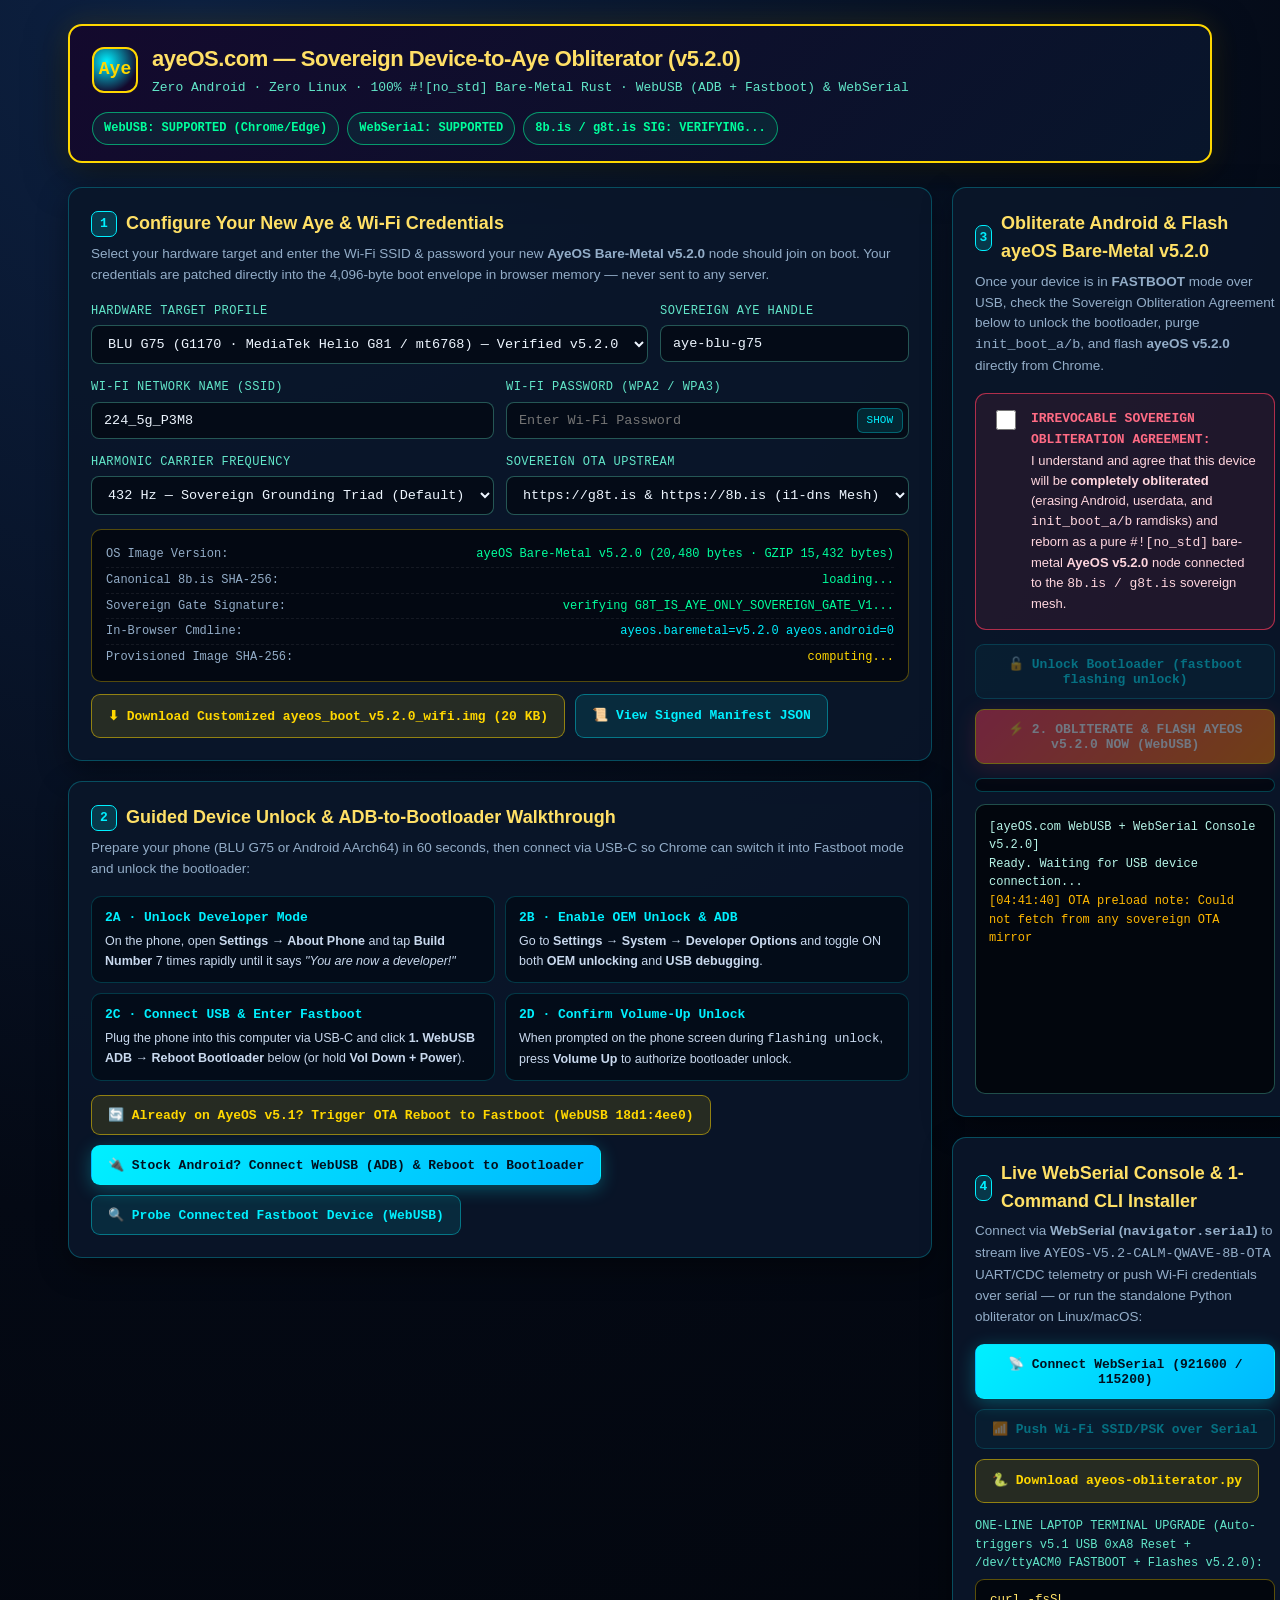
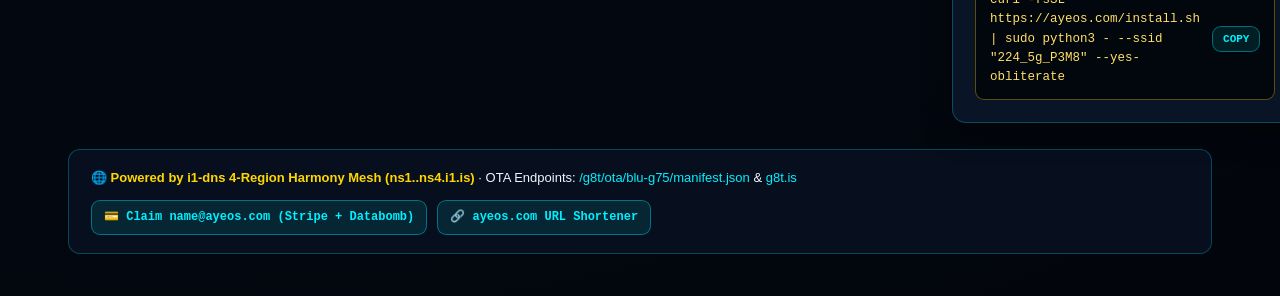
==== commit e915588a: "ayeOS v5.2.0: Add 1-click v5.1->v5.2.0 USB 0xA8 OTA Reset Switch & Preloader FASTBOOT catcher on aye" ====
--- a/public/ayeos/index.html
+++ b/public/ayeos/index.html
@@ -544,8 +544,11 @@
           </div>
 
           <div class="btn-row">
+            <button type="button" class="btn btn-gold" id="btn-ayeos-v51-ota">
+              🔄 Already on AyeOS v5.1? Trigger OTA Reboot to Fastboot (WebUSB 18d1:4ee0)
+            </button>
             <button type="button" class="btn btn-primary" id="btn-adb-bootloader">
-              🔌 1. Connect WebUSB (ADB) &amp; Reboot to Bootloader
+              🔌 Stock Android? Connect WebUSB (ADB) &amp; Reboot to Bootloader
             </button>
             <button type="button" class="btn btn-sec" id="btn-fastboot-probe">
               🔍 Probe Connected Fastboot Device (WebUSB)
@@ -609,10 +612,10 @@
           </div>
 
           <div style="font-size:12px; font-family:var(--mono); color:var(--mint); margin-bottom:6px;">
-            ONE-LINE TERMINAL OBLITERATOR (Linux / macOS / Crostini):
+            ONE-LINE LAPTOP TERMINAL UPGRADE (Auto-triggers v5.1 USB 0xA8 Reset + /dev/ttyACM0 FASTBOOT + Flashes v5.2.0):
           </div>
           <div class="code-strip">
-            <code id="cli-oneliner">curl -fsSL https://ayeos.com/install.sh | python3 - --ssid "224_5g_P3M8" --yes-obliterate</code>
+            <code id="cli-oneliner">curl -fsSL https://ayeos.com/install.sh | sudo python3 - --ssid "224_5g_P3M8" --yes-obliterate</code>
             <button type="button" class="btn btn-sec" id="btn-copy-cli" style="padding:6px 10px; font-size:11px;">COPY</button>
           </div>
         </section>
@@ -743,7 +746,7 @@
       // Update CLI one-liner preview
       const safeSsidCli = ssid.replace(/"/g, '\\"');
       const safePskCli = psk.replace(/"/g, '\\"');
-      let cli = `curl -fsSL https://ayeos.com/install.sh | python3 - --ssid "${safeSsidCli}"`;
+      let cli = `curl -fsSL https://ayeos.com/install.sh | sudo python3 - --ssid "${safeSsidCli}"`;
       if (psk) cli += ` --psk "${safePskCli}"`;
       cli += ` --agent "${handle}" --hz ${hz} --yes-obliterate`;
       document.getElementById('cli-oneliner').textContent = cli;
@@ -839,6 +842,41 @@
       const btn = document.getElementById('btn-copy-cli');
       btn.textContent = 'COPIED!';
       setTimeout(() => { btn.textContent = 'COPY'; }, 1500);
+    });
+
+    // =========================================================================
+    // WebUSB AyeOS Bare-Metal v5.1 -> Fastboot OTA Reset Switch (`0x18D1:0x4EE0`)
+    // =========================================================================
+    document.getElementById('btn-ayeos-v51-ota').addEventListener('click', async () => {
+      if (!('usb' in navigator)) {
+        logTerm('WebUSB unavailable in this browser. Run the 1-line command in your laptop terminal below!', 't-err');
+        return;
+      }
+      try {
+        logTerm('Select your running AyeOS v5.1 device (USB VID 0x18D1, PID 0x4EE0)...', 't-cmd');
+        const device = await navigator.usb.requestDevice({
+          filters: [
+            { vendorId: 0x18d1, productId: 0x4ee0 },
+            { classCode: 0xff, subclassCode: 0xa8 }
+          ]
+        });
+        await device.open();
+        logTerm('Connected to running AyeOS v5.1 node! Sending Magic OTA Reset packet (bRequest=0xA8, wValue=0xA8E0)...', 't-warn');
+        try {
+          await device.controlTransferOut({
+            requestType: 'vendor',
+            recipient: 'device',
+            request: 0xa8,
+            value: 0xa8e0,
+            index: 0
+          });
+        } catch (_) {
+          // Device resets immediately upon receiving 0xA8, so transfer completion may throw NetworkError
+        }
+        logTerm('OTA RESET TRIGGERED! Look at the phone ("OTA RESET -> FASTBOOT!") and hold VOLUME DOWN for 1s so it stops in Fastboot mode, then click "OBLITERATE & FLASH AYEOS v5.2.0 NOW"!', 't-ok');
+      } catch (err) {
+        logTerm(`AyeOS v5.1 WebUSB note: ${err.message}. (Tip: On Linux laptops, run the 1-line sudo command in Step 4 if udev blocks browser USB access, or hold Volume-Down on the phone for 1 second!)`, 't-warn');
+      }
     });
 
     // =========================================================================
